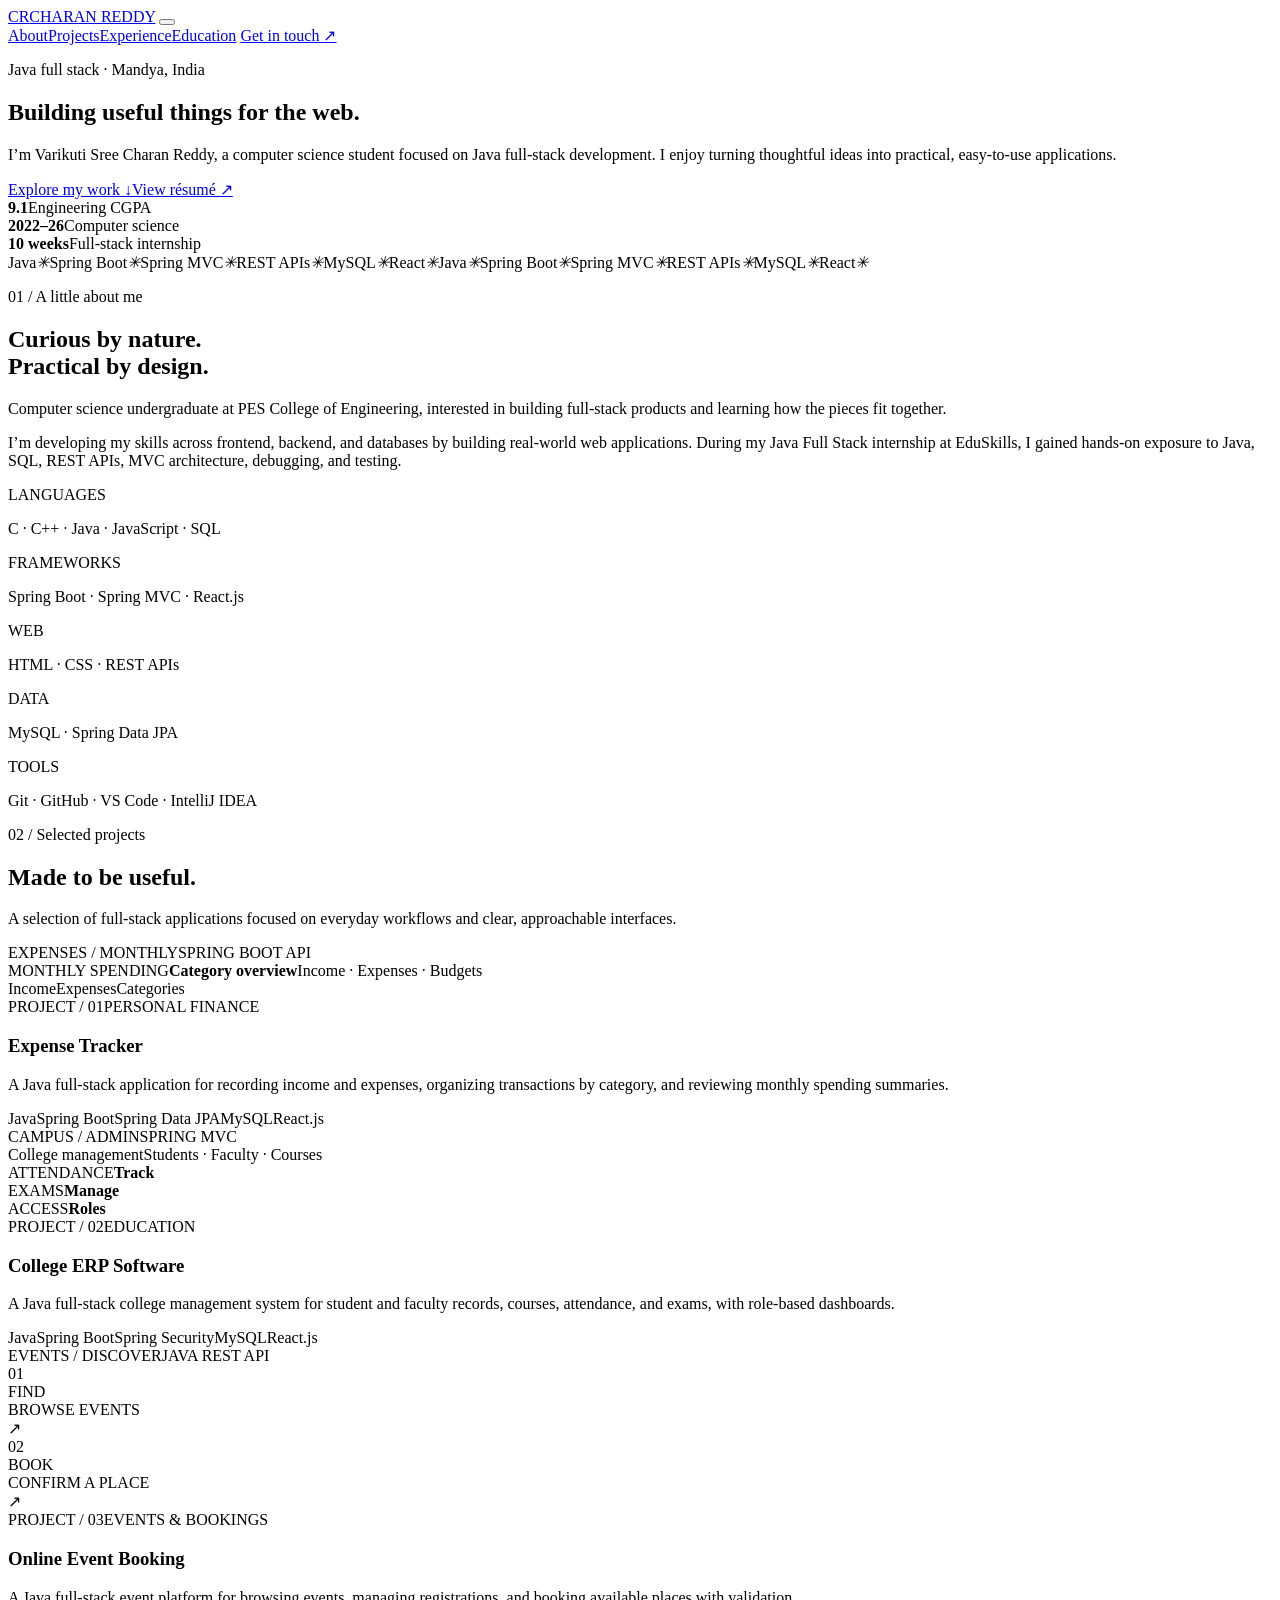
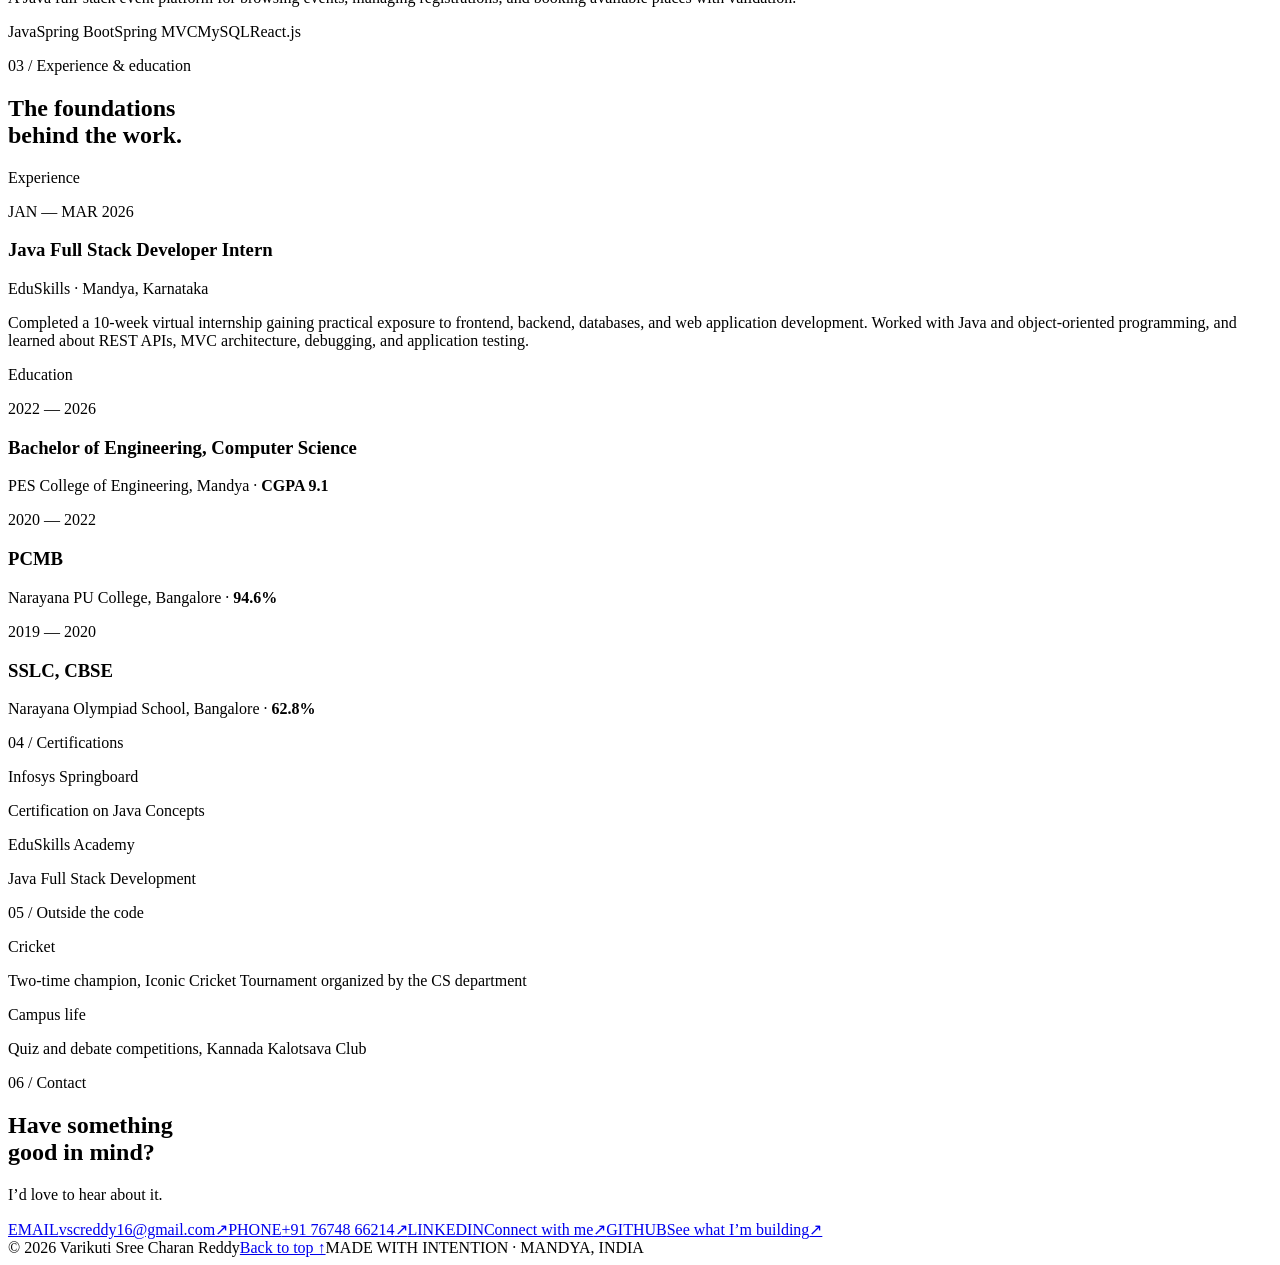
==== index.html @ 0f2a627c "Rename index1.html to index.html" ====
<!DOCTYPE html>
<html lang="en">
<head>
    <meta charset="UTF-8">
    <meta name="viewport" content="width=device-width, initial-scale=1.0">
    <meta name="theme-color" content="#08090a">
    <meta name="description" content="Portfolio of Varikuti Sree Charan Reddy, computer science student and full-stack web developer.">
    <title>Varikuti Sree Charan Reddy | Portfolio</title>
    <link rel="preconnect" href="https://fonts.googleapis.com">
    <link rel="preconnect" href="https://fonts.gstatic.com" crossorigin>
    <link href="https://fonts.googleapis.com/css2?family=DM+Mono:wght@400;500&family=Inter:wght@400;500;600&display=swap" rel="stylesheet">
    <link rel="stylesheet" href="assets/portfolio.css">
    <script src="assets/portfolio.js" defer></script>
</head>
<body>
    <header class="site-header">
        <nav class="nav shell" aria-label="Main navigation">
            <a class="brand" href="#home" aria-label="Charan Reddy, home"><span class="brand-mark" aria-hidden="true">CR</span><span>CHARAN REDDY</span></a>
            <button class="menu-toggle" type="button" aria-label="Open navigation" aria-expanded="false" aria-controls="nav-links"><span></span><span></span></button>
            <div class="nav-links" id="nav-links">
                <a href="#about">About</a><a href="#projects">Projects</a><a href="#experience">Experience</a><a href="#education">Education</a>
                <a class="nav-contact" href="#contact">Get in touch <span aria-hidden="true">↗</span></a>
            </div>
        </nav>
    </header>

    <main>
        <section class="hero shell" id="home">
            <div class="hero-copy">
            <p class="eyebrow"><span class="status-dot" aria-hidden="true"></span> Java full stack · Mandya, India</p>
            <h1>Building useful things for the <span>web.</span></h1>
            <p class="hero-intro">I’m Varikuti Sree Charan Reddy, a computer science student focused on Java full-stack development. I enjoy turning thoughtful ideas into practical, easy-to-use applications.</p>
                <div class="hero-actions"><a class="button button-primary" href="#projects">Explore my work <span aria-hidden="true">↓</span></a><a class="button button-quiet" href="Charan-Reddy-Resume.pdf" target="_blank" rel="noopener">View résumé <span aria-hidden="true">↗</span></a></div>
                <div class="hero-facts" aria-label="At a glance">
                    <div><strong>9.1</strong><span>Engineering CGPA</span></div><div><strong>2022–26</strong><span>Computer science</span></div><div><strong>10 weeks</strong><span>Full-stack internship</span></div>
                </div>
            </div>
        </section>

        <div class="ticker" aria-label="Java, Spring Boot, Spring MVC, REST APIs, MySQL, and React"><div class="ticker-track" aria-hidden="true"><span>Java</span><i>✳</i><span>Spring Boot</span><i>✳</i><span>Spring MVC</span><i>✳</i><span>REST APIs</span><i>✳</i><span>MySQL</span><i>✳</i><span>React</span><i>✳</i><span>Java</span><i>✳</i><span>Spring Boot</span><i>✳</i><span>Spring MVC</span><i>✳</i><span>REST APIs</span><i>✳</i><span>MySQL</span><i>✳</i><span>React</span><i>✳</i></div></div>

        <section class="section shell" id="about">
            <div class="section-heading"><div><p class="section-label mono">01 / A little about me</p><h2>Curious by nature.<br><span>Practical by design.</span></h2></div><p class="section-aside">Computer science undergraduate at PES College of Engineering, interested in building full-stack products and learning how the pieces fit together.</p></div>
            <div class="about-layout">
                <p class="about-copy">I’m developing my skills across frontend, backend, and databases by building real-world web applications. During my Java Full Stack internship at EduSkills, I gained hands-on exposure to Java, SQL, REST APIs, MVC architecture, debugging, and testing.</p>
                <div class="skill-list" aria-label="Technical skills">
                    <div class="skill-row"><span class="mono">LANGUAGES</span><p>C · C++ · Java · JavaScript · SQL</p></div>
                    <div class="skill-row"><span class="mono">FRAMEWORKS</span><p>Spring Boot · Spring MVC · React.js</p></div>
                    <div class="skill-row"><span class="mono">WEB</span><p>HTML · CSS · REST APIs</p></div>
                    <div class="skill-row"><span class="mono">DATA</span><p>MySQL · Spring Data JPA</p></div>
                    <div class="skill-row"><span class="mono">TOOLS</span><p>Git · GitHub · VS Code · IntelliJ IDEA</p></div>
                </div>
            </div>
        </section>

        <section class="section shell" id="projects">
            <div class="section-heading"><div><p class="section-label mono">02 / Selected projects</p><h2>Made to be <span>useful.</span></h2></div><p class="section-aside">A selection of full-stack applications focused on everyday workflows and clear, approachable interfaces.</p></div>
            <div class="project-list">
                <article class="project">
                    <div class="project-art art-expense" aria-hidden="true"><div class="mock-top mono"><span>EXPENSES / MONTHLY</span><span>SPRING BOOT API</span></div><div class="mock-total"><span class="mono">MONTHLY SPENDING</span><strong>Category overview</strong><span class="mock-change">Income · Expenses · Budgets</span></div><div class="chart" aria-hidden="true"><i></i><i></i><i></i><i></i><i></i><i></i><i></i><i></i><i></i><i></i><i></i><i></i></div><div class="mock-legend"><span>Income</span><span>Expenses</span><span>Categories</span></div></div>
                    <div class="project-info"><div class="project-meta mono"><span>PROJECT / 01</span><span>PERSONAL FINANCE</span></div><h3>Expense Tracker</h3><p>A Java full-stack application for recording income and expenses, organizing transactions by category, and reviewing monthly spending summaries.</p><div class="tags"><span>Java</span><span>Spring Boot</span><span>Spring Data JPA</span><span>MySQL</span><span>React.js</span></div></div>
                </article>
                <article class="project">
                    <div class="project-art art-campus" aria-hidden="true"><div class="mock-top mono"><span>CAMPUS / ADMIN</span><span>SPRING MVC</span></div><div class="campus-title">College management<span>Students · Faculty · Courses</span></div><div class="campus-stats"><div><span class="mono">ATTENDANCE</span><strong>Track</strong></div><div><span class="mono">EXAMS</span><strong>Manage</strong></div><div><span class="mono">ACCESS</span><strong>Roles</strong></div></div><div class="campus-bars"><i></i><i></i><i></i><i></i><i></i><i></i><i></i><i></i><i></i><i></i><i></i><i></i><i></i><i></i></div></div>
                    <div class="project-info"><div class="project-meta mono"><span>PROJECT / 02</span><span>EDUCATION</span></div><h3>College ERP Software</h3><p>A Java full-stack college management system for student and faculty records, courses, attendance, and exams, with role-based dashboards.</p><div class="tags"><span>Java</span><span>Spring Boot</span><span>Spring Security</span><span>MySQL</span><span>React.js</span></div></div>
                </article>
                <article class="project">
                    <div class="project-art art-events" aria-hidden="true"><div class="mock-top mono"><span>EVENTS / DISCOVER</span><span>JAVA REST API</span></div><div class="event-feature"><div class="event-date mono">01<br><span>FIND</span></div><div class="event-lines"><i></i><i></i><i></i><span class="mono">BROWSE EVENTS</span></div><span class="event-arrow">↗</span></div><div class="event-feature event-secondary"><div class="event-date mono">02<br><span>BOOK</span></div><div class="event-lines"><i></i><i></i><i></i><span class="mono">CONFIRM A PLACE</span></div><span class="event-arrow">↗</span></div></div>
                    <div class="project-info"><div class="project-meta mono"><span>PROJECT / 03</span><span>EVENTS &amp; BOOKINGS</span></div><h3>Online Event Booking</h3><p>A Java full-stack event platform for browsing events, managing registrations, and booking available places with validation.</p><div class="tags"><span>Java</span><span>Spring Boot</span><span>Spring MVC</span><span>MySQL</span><span>React.js</span></div></div>
                </article>
            </div>
        </section>

        <section class="section shell history" id="experience">
            <div class="section-heading"><div><p class="section-label mono">03 / Experience &amp; education</p><h2>The foundations<br>behind the <span>work.</span></h2></div></div>
            <div class="history-columns">
                <div class="history-group"><p class="section-label mono">Experience</p><article class="timeline-item"><time class="mono" datetime="2026-01">JAN — MAR 2026</time><div><h3>Java Full Stack Developer Intern</h3><p class="timeline-place">EduSkills <span>·</span> Mandya, Karnataka</p><p>Completed a 10-week virtual internship gaining practical exposure to frontend, backend, databases, and web application development. Worked with Java and object-oriented programming, and learned about REST APIs, MVC architecture, debugging, and application testing.</p></div></article></div>
                <div class="history-group" id="education"><p class="section-label mono">Education</p><article class="timeline-item"><time class="mono">2022 — 2026</time><div><h3>Bachelor of Engineering, Computer Science</h3><p class="timeline-place">PES College of Engineering, Mandya <span>·</span> <strong>CGPA 9.1</strong></p></div></article><article class="timeline-item"><time class="mono">2020 — 2022</time><div><h3>PCMB</h3><p class="timeline-place">Narayana PU College, Bangalore <span>·</span> <strong>94.6%</strong></p></div></article><article class="timeline-item"><time class="mono">2019 — 2020</time><div><h3>SSLC, CBSE</h3><p class="timeline-place">Narayana Olympiad School, Bangalore <span>·</span> <strong>62.8%</strong></p></div></article></div>
            </div>
        </section>

        <section class="section shell extras">
            <div class="extra-block"><p class="section-label mono">04 / Certifications</p><div class="extra-row"><span>Infosys Springboard</span><p>Certification on Java Concepts</p></div><div class="extra-row"><span>EduSkills Academy</span><p>Java Full Stack Development</p></div></div>
            <div class="extra-block"><p class="section-label mono">05 / Outside the code</p><div class="extra-row"><span>Cricket</span><p>Two-time champion, Iconic Cricket Tournament organized by the CS department</p></div><div class="extra-row"><span>Campus life</span><p>Quiz and debate competitions, Kannada Kalotsava Club</p></div></div>
        </section>

        <section class="contact shell" id="contact"><div><p class="section-label mono">06 / Contact</p><h2>Have something<br>good in <span>mind?</span></h2><p class="contact-intro">I’d love to hear about it.</p></div><div class="contact-details"><a href="mailto:vscreddy16@gmail.com"><span class="contact-label mono">EMAIL</span><span>vscreddy16@gmail.com</span><span class="contact-arrow" aria-hidden="true">↗</span></a><a href="tel:+917674866214"><span class="contact-label mono">PHONE</span><span>+91 76748 66214</span><span class="contact-arrow" aria-hidden="true">↗</span></a><a href="https://www.linkedin.com/in/charan-reddy-2b8821266/" target="_blank" rel="noopener noreferrer"><span class="contact-label mono">LINKEDIN</span><span>Connect with me</span><span class="contact-arrow" aria-hidden="true">↗</span></a><a href="https://github.com/varikutisreecharan" target="_blank" rel="noopener noreferrer"><span class="contact-label mono">GITHUB</span><span>See what I’m building</span><span class="contact-arrow" aria-hidden="true">↗</span></a></div></section>
    </main>
    <footer class="footer shell"><span>© <span id="year">2026</span> Varikuti Sree Charan Reddy</span><a href="#home">Back to top ↑</a><span class="mono">MADE WITH INTENTION · MANDYA, INDIA</span></footer>
</body>
</html>
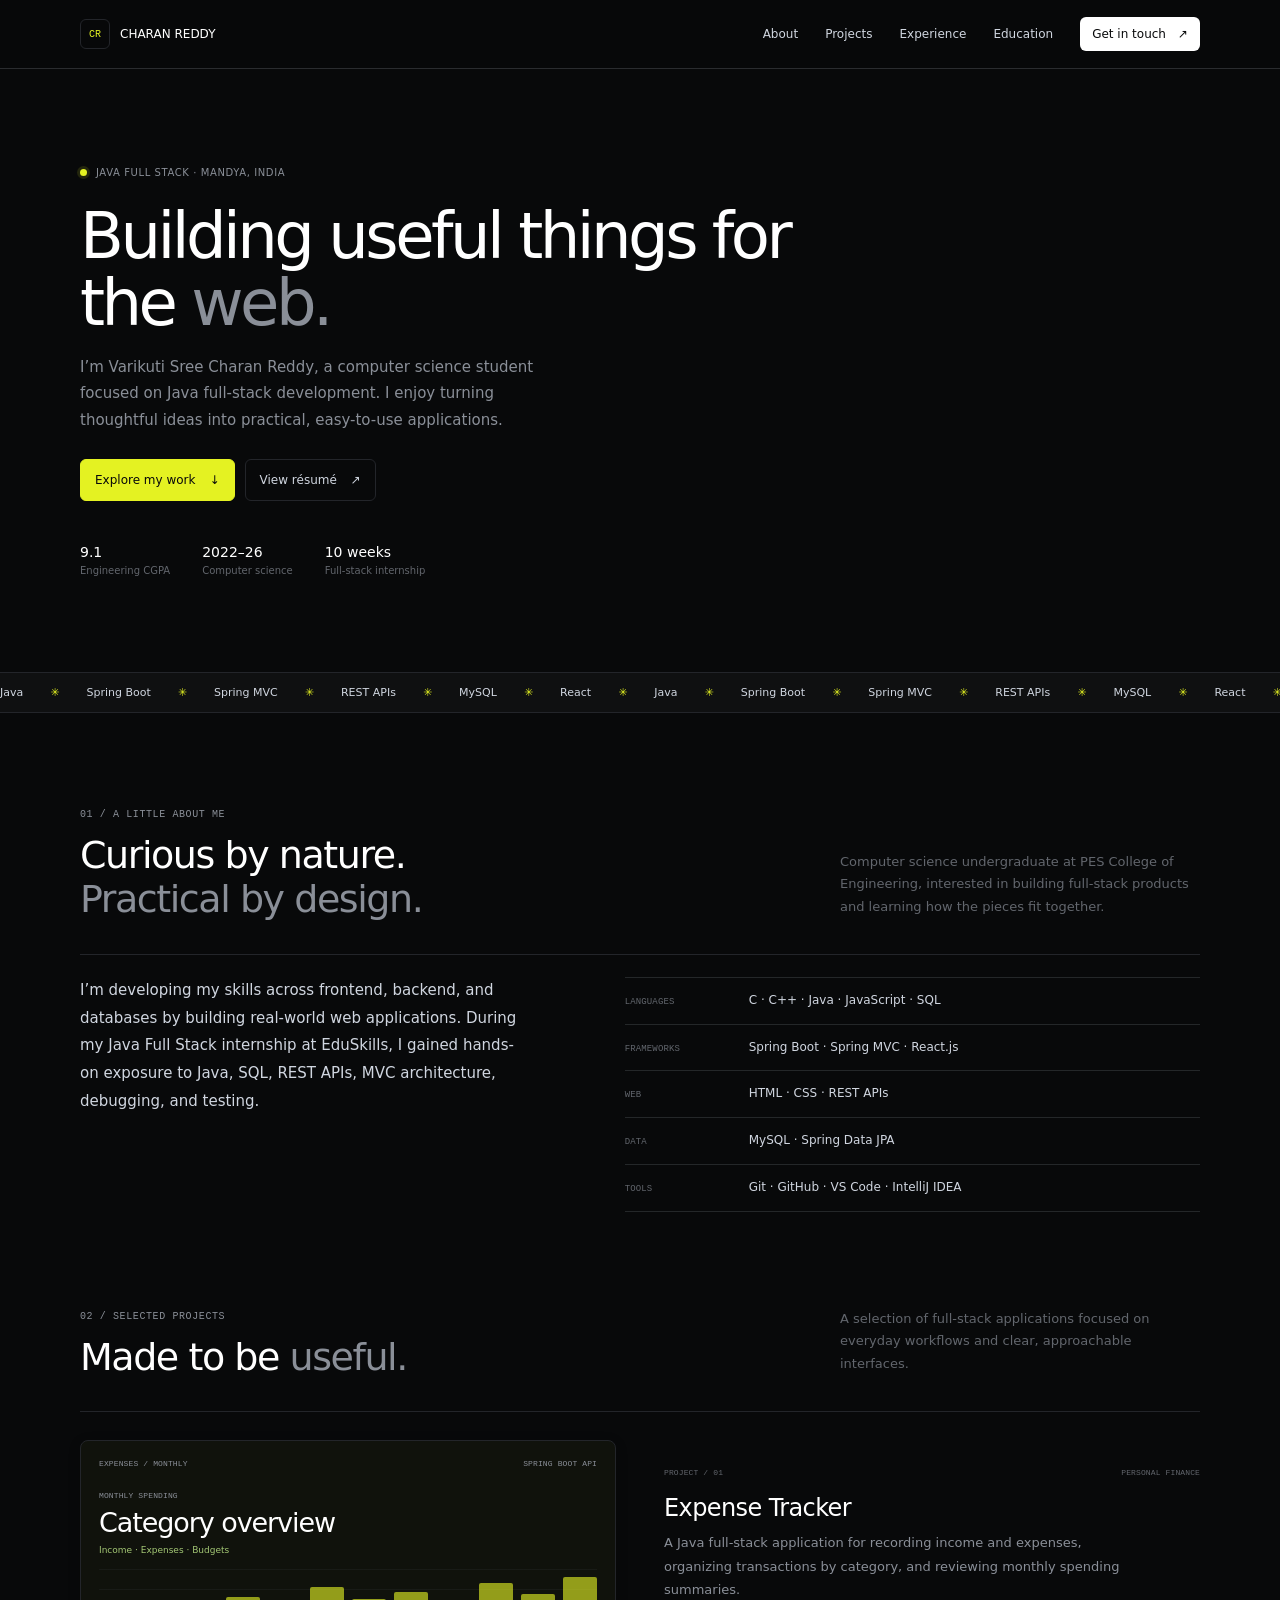
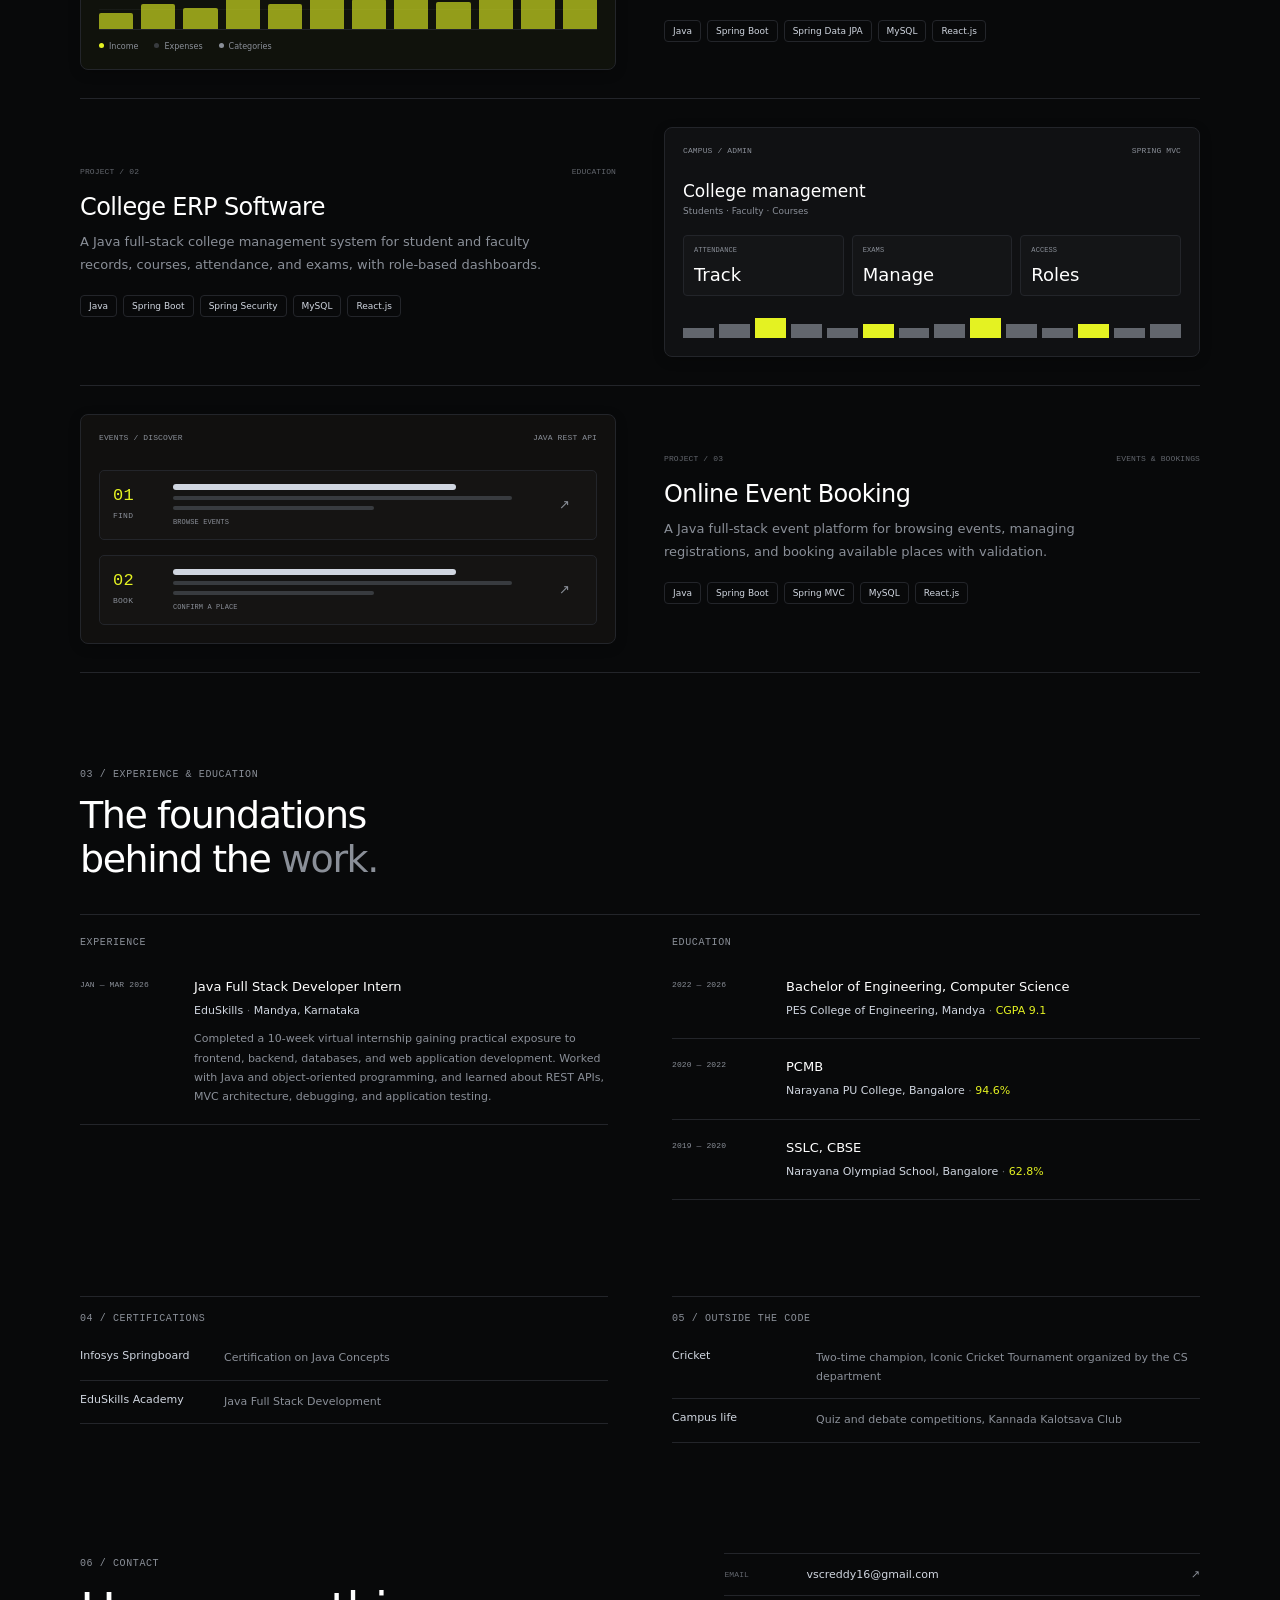
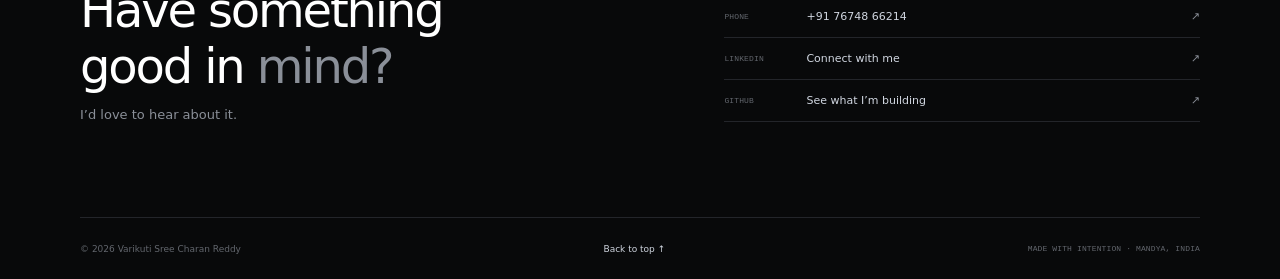
==== commit 4b70c409: "Add files via upload" ====
--- a/index.html
+++ b/index.html
@@ -9,8 +9,8 @@
     <link rel="preconnect" href="https://fonts.googleapis.com">
     <link rel="preconnect" href="https://fonts.gstatic.com" crossorigin>
     <link href="https://fonts.googleapis.com/css2?family=DM+Mono:wght@400;500&family=Inter:wght@400;500;600&display=swap" rel="stylesheet">
-    <link rel="stylesheet" href="assets/portfolio.css">
-    <script src="assets/portfolio.js" defer></script>
+    <link rel="stylesheet" href="index.css">
+    <script src="index.js" defer></script>
 </head>
 <body>
     <header class="site-header">
@@ -88,4 +88,4 @@
     </main>
     <footer class="footer shell"><span>© <span id="year">2026</span> Varikuti Sree Charan Reddy</span><a href="#home">Back to top ↑</a><span class="mono">MADE WITH INTENTION · MANDYA, INDIA</span></footer>
 </body>
-</html>
+</html>
--- a/index.css
+++ b/index.css
@@ -0,0 +1,213 @@
+:root {
+    color-scheme: dark;
+    --void: #08090a;
+    --carbon: #0f1011;
+    --obsidian: #161718;
+    --graphite: #23252a;
+    --smoke: #383b3f;
+    --ash: #62666d;
+    --fog: #8a8f98;
+    --mist: #d0d6e0;
+    --paper: #ffffff;
+    --lime: #e4f222;
+    --green: #27a644;
+    --sans: "Inter", ui-sans-serif, system-ui, -apple-system, BlinkMacSystemFont, "Segoe UI", sans-serif;
+    --mono: "DM Mono", ui-monospace, SFMono-Regular, Consolas, monospace;
+    --page: 1120px;
+}
+
+*, *::before, *::after { box-sizing: border-box; }
+html { scroll-behavior: smooth; scroll-padding-top: 84px; }
+body { margin: 0; background: var(--void); color: var(--paper); font-family: var(--sans); font-size: 15px; font-weight: 400; -webkit-font-smoothing: antialiased; }
+body, button, a { -webkit-tap-highlight-color: transparent; }
+a { color: inherit; text-decoration: none; }
+button { color: inherit; font: inherit; }
+::selection { color: var(--void); background: var(--lime); }
+.shell { width: min(var(--page), calc(100% - 64px)); margin-inline: auto; }
+.mono { font-family: var(--mono); font-weight: 400; letter-spacing: .015em; }
+.site-header { position: sticky; z-index: 10; top: 0; border-bottom: 1px solid rgba(56, 59, 63, .72); background: rgba(8, 9, 10, .93); backdrop-filter: blur(14px); }
+.nav { display: flex; min-height: 68px; align-items: center; justify-content: space-between; gap: 24px; }
+.brand { display: inline-flex; min-width: 185px; align-items: center; gap: 10px; color: var(--paper); font-size: 12px; font-weight: 500; }
+.brand-mark { display: grid; width: 30px; height: 30px; place-items: center; border: 1px solid var(--graphite); border-radius: 6px; color: var(--lime); font-family: var(--mono); font-size: 10px; }
+.nav-links { display: flex; align-items: center; gap: 27px; }
+.nav-links > a { color: var(--mist); font-size: 12px; transition: color .18s ease; }
+.nav-links > a:hover, .nav-links > a:focus-visible, .footer a:hover { color: var(--lime); }
+.nav-links .nav-contact { display: inline-flex; min-height: 34px; align-items: center; gap: 12px; padding: 0 12px; border-radius: 6px; background: var(--paper); color: var(--void); font-weight: 500; }
+.nav-links .nav-contact:hover, .nav-links .nav-contact:focus-visible { background: var(--lime); color: var(--void); }
+.menu-toggle { display: none; }
+
+.hero { display: flex; min-height: 520px; align-items: center; padding-block: 64px 72px; }
+.hero-copy { max-width: 780px; padding-block: 24px; }
+.eyebrow, .section-label { color: var(--fog); font-size: 10px; letter-spacing: .06em; text-transform: uppercase; }
+.eyebrow { display: flex; align-items: center; gap: 9px; }
+.status-dot { width: 7px; height: 7px; border-radius: 50%; background: var(--lime); box-shadow: 0 0 0 3px rgba(228, 242, 34, .12); }
+h1 { max-width: 760px; margin: 25px 0 18px; font-size: 64px; font-weight: 500; letter-spacing: -.055em; line-height: 1.04; }
+h1 span, h2 span { color: var(--fog); }
+.hero-intro { max-width: 495px; margin: 0; color: var(--fog); font-size: 15px; line-height: 1.75; }
+.hero-actions { display: flex; flex-wrap: wrap; gap: 10px; margin-top: 26px; }
+.button { display: inline-flex; min-height: 42px; align-items: center; justify-content: center; gap: 14px; padding: 0 14px; border: 1px solid var(--graphite); border-radius: 6px; color: var(--mist); font-size: 12px; transition: background .18s ease, border-color .18s ease, color .18s ease, transform .18s ease; }
+.button:hover { transform: translateY(-2px); border-color: var(--fog); }
+.button-primary { border-color: var(--lime); background: var(--lime); color: var(--void); font-weight: 500; }
+.button-primary:hover { border-color: #eff96c; background: #eff96c; }
+.button-quiet:hover { color: var(--paper); }
+.hero-facts { display: flex; flex-wrap: wrap; gap: 22px 32px; margin-top: 43px; }
+.hero-facts div { display: grid; gap: 5px; }
+.hero-facts strong { font-size: 14px; font-weight: 500; }
+.hero-facts span { color: var(--ash); font-size: 10px; }
+.ticker { overflow: hidden; border-block: 1px solid var(--graphite); background: var(--carbon); }
+.ticker-track { display: flex; width: max-content; align-items: center; gap: 27px; padding: 13px 0; animation: marquee 34s linear infinite; }
+.ticker-track span { color: var(--mist); font-size: 11px; }
+.ticker-track i { color: var(--lime); font-size: 11px; font-style: normal; }
+@keyframes marquee { to { transform: translateX(-50%); } }
+
+.section { padding-top: 96px; }
+.section-heading { display: flex; align-items: end; justify-content: space-between; gap: 35px; margin-bottom: 32px; }
+.section-label { margin: 0 0 13px; color: var(--fog); }
+h2 { margin: 0; font-size: 38px; font-weight: 400; letter-spacing: -.038em; line-height: 1.17; }
+.section-aside { max-width: 360px; margin: 0 0 3px; color: var(--ash); font-size: 13px; line-height: 1.75; }
+.about-layout { display: grid; grid-template-columns: .9fr 1.1fr; gap: 74px; padding-top: 22px; border-top: 1px solid var(--graphite); }
+.about-copy { max-width: 450px; margin: 0; color: var(--mist); font-size: 15px; line-height: 1.85; }
+.skill-list { border-top: 1px solid rgba(56, 59, 63, .6); }
+.skill-row { display: grid; grid-template-columns: 112px 1fr; align-items: baseline; gap: 12px; padding: 13px 0; border-bottom: 1px solid rgba(56, 59, 63, .6); }
+.skill-row > span { color: var(--ash); font-size: 9px; }
+.skill-row p { margin: 0; color: var(--mist); font-size: 12px; line-height: 1.65; }
+
+.project-list { border-top: 1px solid var(--graphite); }
+.project { display: grid; grid-template-columns: 1fr 1fr; align-items: center; gap: 48px; padding: 28px 0; border-bottom: 1px solid var(--graphite); }
+.project-art { position: relative; display: flex; min-height: 230px; flex-direction: column; justify-content: space-between; padding: 18px; overflow: hidden; border: 1px solid var(--graphite); border-radius: 8px; background: var(--carbon); box-shadow: 0 3px 12px rgba(0, 0, 0, .22); }
+@media (hover: hover) and (prefers-reduced-motion: no-preference) {
+    .project-art { transition: transform .22s ease, border-color .22s ease, box-shadow .22s ease; }
+    .project-art:hover { z-index: 1; transform: scale(1.035); border-color: rgba(160, 186, 255, .62); box-shadow: 0 3px 12px rgba(0, 0, 0, .22), 0 0 0 1px rgba(160, 186, 255, .16); }
+}
+.project:nth-child(even) .project-art { order: 2; }
+.art-expense { background: #10120c; }
+.art-campus { background: #101113; }
+.art-events { background: #11100f; }
+.mock-top, .project-meta { display: flex; justify-content: space-between; gap: 12px; color: var(--fog); font-size: 8px; }
+.mock-total { display: grid; gap: 7px; margin-top: 22px; }
+.mock-total > span:first-child { color: var(--fog); font-size: 8px; }
+.mock-total strong { font-size: 27px; font-weight: 400; letter-spacing: -.04em; }
+.mock-change { color: #a4c875; font-size: 9px; }
+.chart { display: flex; height: 61px; align-items: end; gap: 8px; margin-top: 14px; border-bottom: 1px solid var(--graphite); background-image: linear-gradient(rgba(56, 59, 63, .22) 1px, transparent 1px); background-size: 100% 20px; }
+.chart i { flex: 1; border-radius: 2px 2px 0 0; background: rgba(228, 242, 34, .62); }
+.chart i:nth-child(1) { height: 28%; }.chart i:nth-child(2) { height: 43%; }.chart i:nth-child(3) { height: 35%; }.chart i:nth-child(4) { height: 54%; }.chart i:nth-child(5) { height: 42%; }.chart i:nth-child(6) { height: 70%; }.chart i:nth-child(7) { height: 51%; }.chart i:nth-child(8) { height: 62%; }.chart i:nth-child(9) { height: 46%; }.chart i:nth-child(10) { height: 78%; }.chart i:nth-child(11) { height: 59%; }.chart i:nth-child(12) { height: 88%; }
+.mock-legend { display: flex; gap: 16px; padding-top: 11px; color: var(--fog); font-size: 8px; }
+.mock-legend span::before { display: inline-block; width: 5px; height: 5px; margin-right: 5px; border-radius: 50%; background: var(--lime); content: ""; vertical-align: 1px; }
+.mock-legend span:nth-child(2)::before { background: var(--smoke); }
+.mock-legend span:nth-child(3)::before { background: #8a8f98; }
+.campus-title { display: grid; gap: 5px; margin-top: 21px; color: var(--paper); font-size: 17px; }
+.campus-title span { color: var(--fog); font-size: 9px; }
+.campus-stats { display: grid; grid-template-columns: repeat(3, 1fr); gap: 8px; margin-top: 15px; }
+.campus-stats div { display: grid; gap: 10px; padding: 10px; border: 1px solid var(--graphite); border-radius: 4px; background: rgba(255, 255, 255, .015); }
+.campus-stats span { color: var(--fog); font-size: 7px; }
+.campus-stats strong { font-size: 18px; font-weight: 400; }
+.campus-bars { display: flex; height: 24px; align-items: end; gap: 5px; margin-top: 13px; }
+.campus-bars i { flex: 1; height: 40%; background: #62666d; }
+.campus-bars i:nth-child(3n) { height: 82%; background: var(--lime); }.campus-bars i:nth-child(2n) { height: 60%; }
+.event-feature { display: grid; grid-template-columns: 47px 1fr 24px; align-items: center; gap: 13px; margin-top: 23px; padding: 13px; border: 1px solid var(--graphite); border-radius: 5px; background: rgba(255, 255, 255, .015); }
+.event-secondary { margin-top: 10px; }
+.event-date { color: var(--lime); font-size: 17px; line-height: 1.05; }
+.event-date span { color: var(--fog); font-size: 8px; }
+.event-lines { display: grid; gap: 6px; }
+.event-lines i { height: 4px; border-radius: 3px; background: var(--smoke); }
+.event-lines i:first-child { width: 76%; height: 6px; background: var(--mist); }
+.event-lines i:nth-child(2) { width: 91%; }.event-lines i:nth-child(3) { width: 54%; }
+.event-lines span { margin-top: 2px; color: var(--fog); font-size: 7px; }
+.event-arrow { color: var(--fog); font-size: 13px; }
+.project-info { padding-block: 7px; }
+.project-meta { color: var(--ash); }
+.project-info h3 { margin: 17px 0 9px; font-size: 24px; font-weight: 400; letter-spacing: -.025em; }
+.project-info > p { max-width: 475px; margin: 0; color: var(--fog); font-size: 13px; line-height: 1.8; }
+.tags { display: flex; flex-wrap: wrap; gap: 6px; margin-top: 18px; }
+.tags span { padding: 5px 8px; border: 1px solid var(--graphite); border-radius: 4px; color: var(--mist); font-size: 9px; }
+
+.history { padding-bottom: 0; }
+.history-columns { display: grid; grid-template-columns: 1fr 1fr; gap: 64px; padding-top: 22px; border-top: 1px solid var(--graphite); }
+.history-group > .section-label { margin-bottom: 11px; }
+.timeline-item { display: grid; grid-template-columns: 100px 1fr; gap: 14px; padding: 18px 0; border-bottom: 1px solid var(--graphite); }
+.timeline-item > time { padding-top: 3px; color: var(--fog); font-size: 8px; }
+.timeline-item h3 { margin: 0; color: var(--paper); font-size: 13px; font-weight: 500; line-height: 1.55; }
+.timeline-item p { margin: 9px 0 0; color: var(--fog); font-size: 11px; line-height: 1.75; }
+.timeline-item .timeline-place { margin-top: 4px; color: var(--mist); }
+.timeline-place span { color: var(--ash); }
+.timeline-place strong { color: var(--lime); font-weight: 400; }
+.extras { display: grid; grid-template-columns: 1fr 1fr; gap: 64px; }
+.extra-block { border-top: 1px solid var(--graphite); }
+.extra-block > .section-label { padding-top: 16px; }
+.extra-row { display: grid; grid-template-columns: 130px 1fr; gap: 14px; padding: 12px 0; border-bottom: 1px solid var(--graphite); }
+.extra-row > span { color: var(--mist); font-size: 11px; }
+.extra-row p { margin: 0; color: var(--fog); font-size: 11px; line-height: 1.7; }
+
+.contact { display: grid; grid-template-columns: 1fr .8fr; align-items: end; gap: 50px; padding-block: 110px 95px; }
+.contact h2 { font-size: 48px; letter-spacing: -.045em; }
+.contact-intro { margin: 13px 0 0; color: var(--fog); font-size: 13px; }
+.contact-details { border-top: 1px solid var(--graphite); }
+.contact-details a { display: grid; grid-template-columns: 72px 1fr 18px; align-items: center; gap: 10px; padding: 14px 0; border-bottom: 1px solid var(--graphite); color: var(--mist); font-size: 11px; }
+.contact-label { color: var(--ash); font-size: 8px; }
+.contact-arrow { color: var(--fog); text-align: right; transition: color .18s ease, transform .18s ease; }
+.contact-details a:hover .contact-arrow { color: var(--lime); transform: translate(2px, -2px); }
+.footer { display: flex; min-height: 62px; align-items: center; justify-content: space-between; gap: 20px; border-top: 1px solid var(--graphite); color: var(--ash); font-size: 9px; }
+.footer a { color: var(--mist); transition: color .18s ease; }
+.footer .mono { font-size: 8px; }
+
+.js .reveal { opacity: 0; transform: translateY(12px); transition: opacity .55s ease, transform .55s ease; }
+.js .reveal.is-visible { opacity: 1; transform: translateY(0); }
+
+@media (max-width: 850px) {
+    .shell { width: calc(100% - 48px); }
+    .hero { min-height: 470px; }
+    h1 { font-size: 52px; }
+    .project { gap: 28px; }
+    .history-columns, .extras { gap: 34px; }
+}
+
+@media (max-width: 620px) {
+    html { scroll-padding-top: 70px; }
+    .shell { width: calc(100% - 36px); }
+    .nav { min-height: 60px; }
+    .brand { min-width: 0; }
+    .menu-toggle { display: grid; width: 38px; height: 38px; align-content: center; justify-items: center; gap: 5px; border: 1px solid var(--graphite); border-radius: 6px; background: transparent; cursor: pointer; }
+    .menu-toggle span { width: 15px; height: 1px; background: var(--mist); transition: transform .18s ease; }
+    .menu-toggle[aria-expanded="true"] span:first-child { transform: translateY(3px) rotate(45deg); }
+    .menu-toggle[aria-expanded="true"] span:last-child { transform: translateY(-3px) rotate(-45deg); }
+    .nav-links { position: absolute; top: 59px; right: 0; left: 0; display: none; align-items: stretch; gap: 0; padding: 7px 18px 15px; border-bottom: 1px solid var(--graphite); background: var(--void); }
+    .nav-links.open { display: flex; flex-direction: column; }
+    .nav-links > a { padding: 12px 0; border-bottom: 1px solid rgba(56, 59, 63, .55); }
+    .nav-links .nav-contact { justify-content: space-between; align-self: flex-start; margin-top: 10px; padding: 9px 12px; border-bottom: 0; }
+    .hero { min-height: auto; padding-block: 55px 48px; }
+    h1 { max-width: 460px; margin-top: 22px; font-size: 48px; }
+    .hero-intro { font-size: 14px; }
+    .hero-facts { gap: 17px 25px; margin-top: 30px; }
+    .hero-facts span { max-width: 112px; line-height: 1.5; }
+    .ticker-track { gap: 20px; }
+    .section { padding-top: 72px; }
+    .section-heading { display: block; margin-bottom: 23px; }
+    h2 { font-size: 32px; }
+    .section-aside { margin-top: 12px; font-size: 12px; }
+    .about-layout, .history-columns, .extras { grid-template-columns: 1fr; gap: 26px; }
+    .about-layout { padding-top: 18px; }
+    .about-copy { font-size: 14px; }
+    .skill-row { grid-template-columns: 88px 1fr; gap: 9px; }
+    .skill-row p { font-size: 11px; }
+    .project { grid-template-columns: 1fr; gap: 15px; padding-block: 19px; }
+    .project:nth-child(even) .project-art { order: initial; }
+    .project-art { min-height: 215px; }
+    .project-info { padding: 3px 0 9px; }
+    .project-info h3 { margin-top: 12px; font-size: 21px; }
+    .project-info > p { font-size: 12px; }
+    .history-columns { padding-top: 18px; }
+    .timeline-item { grid-template-columns: 86px 1fr; gap: 10px; }
+    .timeline-item > time { font-size: 7px; }
+    .extras { gap: 25px; }
+    .extra-row { grid-template-columns: 105px 1fr; gap: 9px; }
+    .contact { grid-template-columns: 1fr; gap: 25px; padding-block: 78px 66px; }
+    .contact h2 { font-size: 40px; }
+    .contact-details a { grid-template-columns: 65px 1fr 18px; }
+    .footer { flex-wrap: wrap; justify-content: flex-start; gap: 8px 18px; padding-block: 16px; }
+    .footer .mono { width: 100%; }
+}
+
+@media (prefers-reduced-motion: reduce) {
+    *, *::before, *::after { scroll-behavior: auto !important; animation-duration: .01ms !important; animation-iteration-count: 1 !important; transition-duration: .01ms !important; }
+    .js .reveal { opacity: 1; transform: none; }
+}
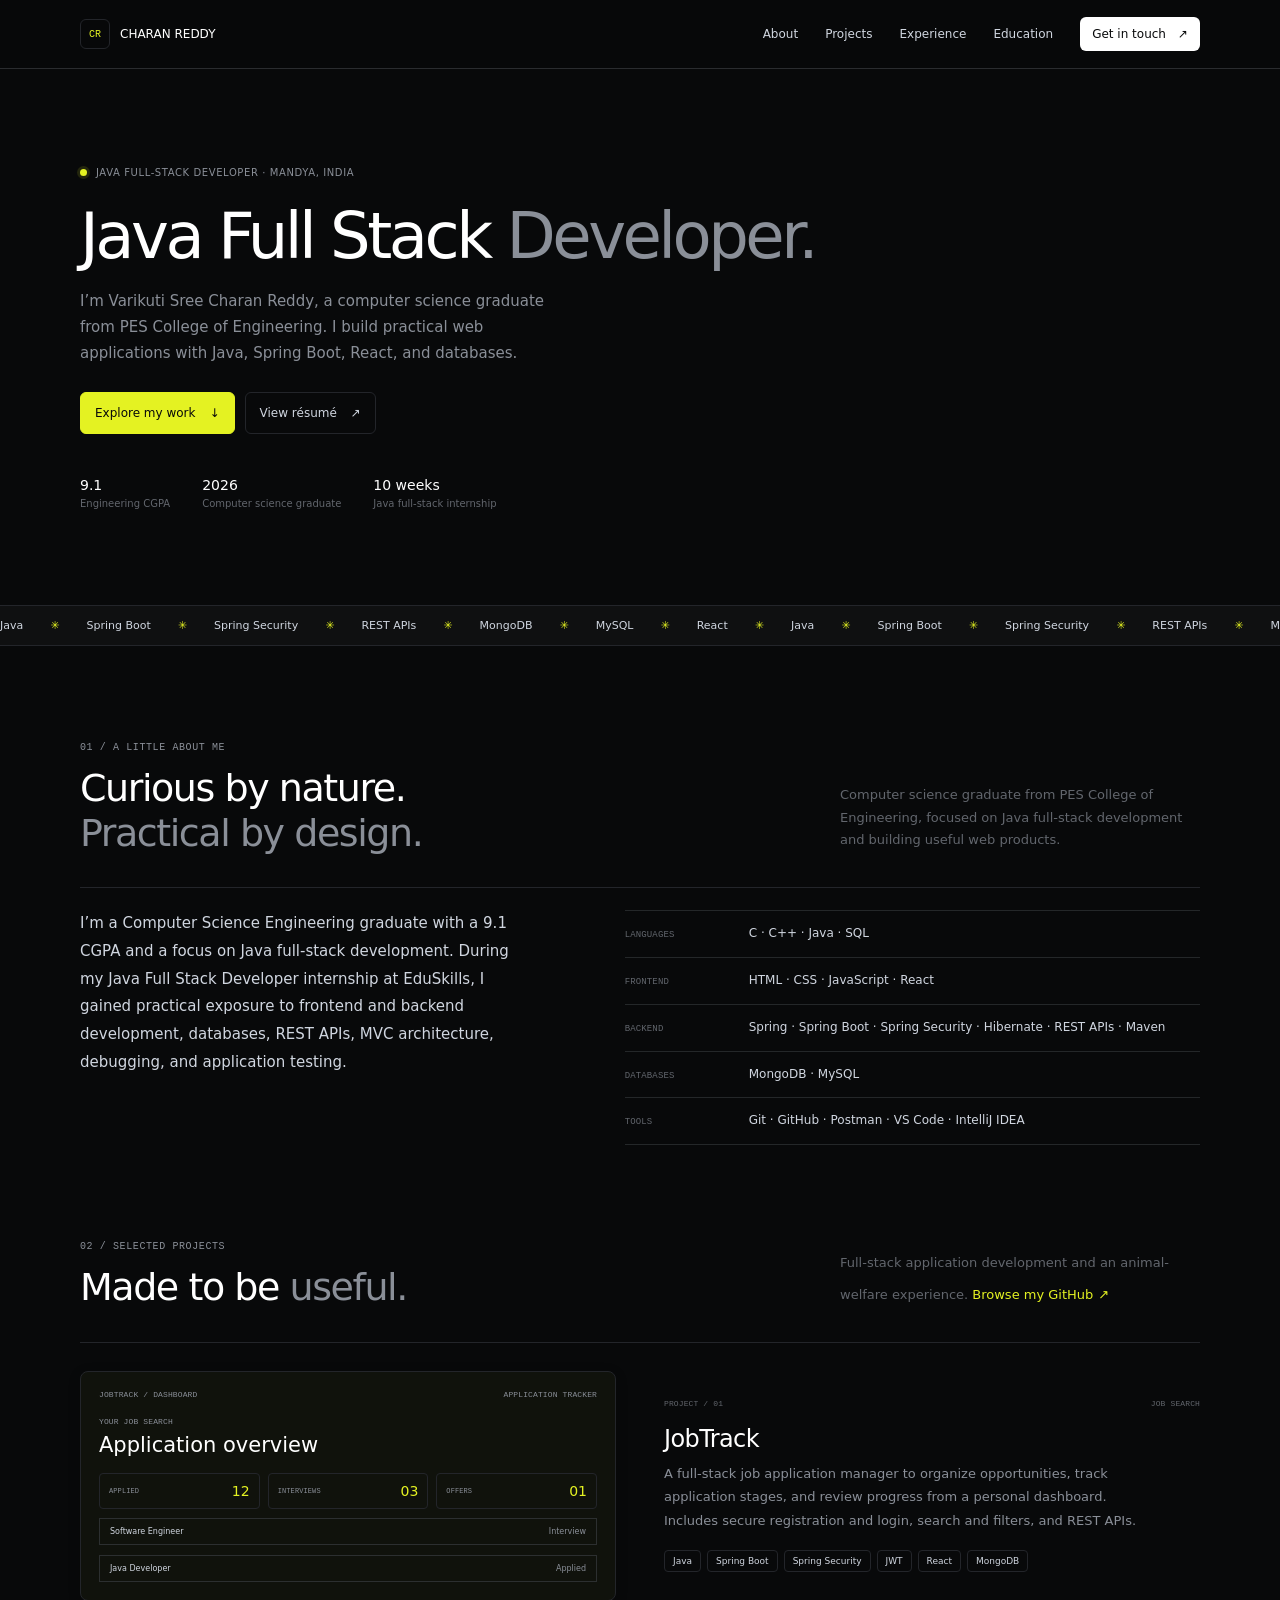
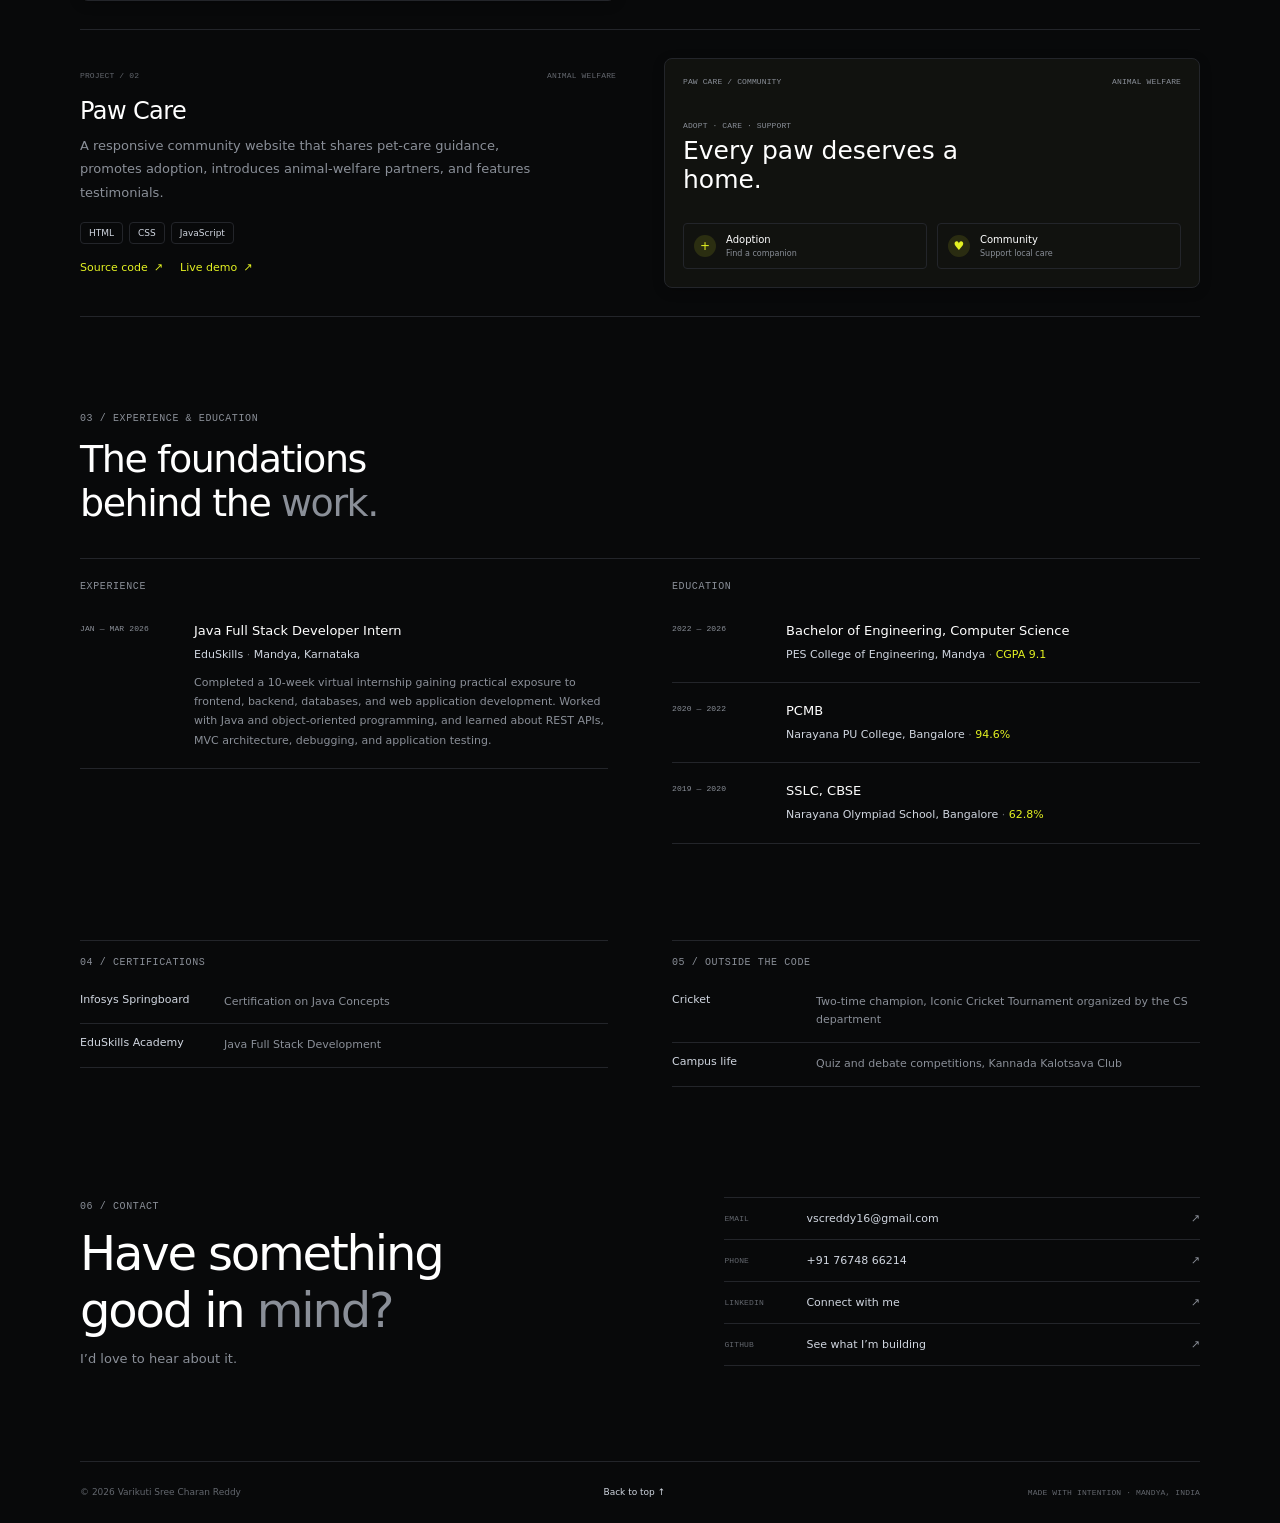
==== commit c1b23f83: "Add files via upload" ====
--- a/index.html
+++ b/index.html
@@ -4,7 +4,7 @@
     <meta charset="UTF-8">
     <meta name="viewport" content="width=device-width, initial-scale=1.0">
     <meta name="theme-color" content="#08090a">
-    <meta name="description" content="Portfolio of Varikuti Sree Charan Reddy, computer science student and full-stack web developer.">
+    <meta name="description" content="Varikuti Sree Charan Reddy is a Java full-stack developer and computer science graduate building practical web applications with Java, Spring Boot, React, and MongoDB.">
     <title>Varikuti Sree Charan Reddy | Portfolio</title>
     <link rel="preconnect" href="https://fonts.googleapis.com">
     <link rel="preconnect" href="https://fonts.gstatic.com" crossorigin>
@@ -27,46 +27,42 @@
     <main>
         <section class="hero shell" id="home">
             <div class="hero-copy">
-            <p class="eyebrow"><span class="status-dot" aria-hidden="true"></span> Java full stack · Mandya, India</p>
-            <h1>Building useful things for the <span>web.</span></h1>
-            <p class="hero-intro">I’m Varikuti Sree Charan Reddy, a computer science student focused on Java full-stack development. I enjoy turning thoughtful ideas into practical, easy-to-use applications.</p>
+            <p class="eyebrow"><span class="status-dot" aria-hidden="true"></span> Java full-stack developer · Mandya, India</p>
+            <h1>Java Full Stack <span>Developer.</span></h1>
+            <p class="hero-intro">I’m Varikuti Sree Charan Reddy, a computer science graduate from PES College of Engineering. I build practical web applications with Java, Spring Boot, React, and databases.</p>
                 <div class="hero-actions"><a class="button button-primary" href="#projects">Explore my work <span aria-hidden="true">↓</span></a><a class="button button-quiet" href="Charan-Reddy-Resume.pdf" target="_blank" rel="noopener">View résumé <span aria-hidden="true">↗</span></a></div>
                 <div class="hero-facts" aria-label="At a glance">
-                    <div><strong>9.1</strong><span>Engineering CGPA</span></div><div><strong>2022–26</strong><span>Computer science</span></div><div><strong>10 weeks</strong><span>Full-stack internship</span></div>
+                    <div><strong>9.1</strong><span>Engineering CGPA</span></div><div><strong>2026</strong><span>Computer science graduate</span></div><div><strong>10 weeks</strong><span>Java full-stack internship</span></div>
                 </div>
             </div>
         </section>
 
-        <div class="ticker" aria-label="Java, Spring Boot, Spring MVC, REST APIs, MySQL, and React"><div class="ticker-track" aria-hidden="true"><span>Java</span><i>✳</i><span>Spring Boot</span><i>✳</i><span>Spring MVC</span><i>✳</i><span>REST APIs</span><i>✳</i><span>MySQL</span><i>✳</i><span>React</span><i>✳</i><span>Java</span><i>✳</i><span>Spring Boot</span><i>✳</i><span>Spring MVC</span><i>✳</i><span>REST APIs</span><i>✳</i><span>MySQL</span><i>✳</i><span>React</span><i>✳</i></div></div>
+        <div class="ticker" aria-label="Java, Spring Boot, Spring Security, REST APIs, MongoDB, MySQL, and React"><div class="ticker-track" aria-hidden="true"><span>Java</span><i>✳</i><span>Spring Boot</span><i>✳</i><span>Spring Security</span><i>✳</i><span>REST APIs</span><i>✳</i><span>MongoDB</span><i>✳</i><span>MySQL</span><i>✳</i><span>React</span><i>✳</i><span>Java</span><i>✳</i><span>Spring Boot</span><i>✳</i><span>Spring Security</span><i>✳</i><span>REST APIs</span><i>✳</i><span>MongoDB</span><i>✳</i><span>MySQL</span><i>✳</i><span>React</span><i>✳</i></div></div>
 
         <section class="section shell" id="about">
-            <div class="section-heading"><div><p class="section-label mono">01 / A little about me</p><h2>Curious by nature.<br><span>Practical by design.</span></h2></div><p class="section-aside">Computer science undergraduate at PES College of Engineering, interested in building full-stack products and learning how the pieces fit together.</p></div>
+            <div class="section-heading"><div><p class="section-label mono">01 / A little about me</p><h2>Curious by nature.<br><span>Practical by design.</span></h2></div><p class="section-aside">Computer science graduate from PES College of Engineering, focused on Java full-stack development and building useful web products.</p></div>
             <div class="about-layout">
-                <p class="about-copy">I’m developing my skills across frontend, backend, and databases by building real-world web applications. During my Java Full Stack internship at EduSkills, I gained hands-on exposure to Java, SQL, REST APIs, MVC architecture, debugging, and testing.</p>
+                <p class="about-copy">I’m a Computer Science Engineering graduate with a 9.1 CGPA and a focus on Java full-stack development. During my Java Full Stack Developer internship at EduSkills, I gained practical exposure to frontend and backend development, databases, REST APIs, MVC architecture, debugging, and application testing.</p>
                 <div class="skill-list" aria-label="Technical skills">
-                    <div class="skill-row"><span class="mono">LANGUAGES</span><p>C · C++ · Java · JavaScript · SQL</p></div>
-                    <div class="skill-row"><span class="mono">FRAMEWORKS</span><p>Spring Boot · Spring MVC · React.js</p></div>
-                    <div class="skill-row"><span class="mono">WEB</span><p>HTML · CSS · REST APIs</p></div>
-                    <div class="skill-row"><span class="mono">DATA</span><p>MySQL · Spring Data JPA</p></div>
-                    <div class="skill-row"><span class="mono">TOOLS</span><p>Git · GitHub · VS Code · IntelliJ IDEA</p></div>
+                    <div class="skill-row"><span class="mono">LANGUAGES</span><p>C · C++ · Java · SQL</p></div>
+                    <div class="skill-row"><span class="mono">FRONTEND</span><p>HTML · CSS · JavaScript · React</p></div>
+                    <div class="skill-row"><span class="mono">BACKEND</span><p>Spring · Spring Boot · Spring Security · Hibernate · REST APIs · Maven</p></div>
+                    <div class="skill-row"><span class="mono">DATABASES</span><p>MongoDB · MySQL</p></div>
+                    <div class="skill-row"><span class="mono">TOOLS</span><p>Git · GitHub · Postman · VS Code · IntelliJ IDEA</p></div>
                 </div>
             </div>
         </section>
 
         <section class="section shell" id="projects">
-            <div class="section-heading"><div><p class="section-label mono">02 / Selected projects</p><h2>Made to be <span>useful.</span></h2></div><p class="section-aside">A selection of full-stack applications focused on everyday workflows and clear, approachable interfaces.</p></div>
+            <div class="section-heading"><div><p class="section-label mono">02 / Selected projects</p><h2>Made to be <span>useful.</span></h2></div><p class="section-aside">Full-stack application development and an animal-welfare experience. <a class="text-link" href="https://github.com/CharanReddy16474" target="_blank" rel="noopener noreferrer">Browse my GitHub <span aria-hidden="true">↗</span></a></p></div>
             <div class="project-list">
                 <article class="project">
-                    <div class="project-art art-expense" aria-hidden="true"><div class="mock-top mono"><span>EXPENSES / MONTHLY</span><span>SPRING BOOT API</span></div><div class="mock-total"><span class="mono">MONTHLY SPENDING</span><strong>Category overview</strong><span class="mock-change">Income · Expenses · Budgets</span></div><div class="chart" aria-hidden="true"><i></i><i></i><i></i><i></i><i></i><i></i><i></i><i></i><i></i><i></i><i></i><i></i></div><div class="mock-legend"><span>Income</span><span>Expenses</span><span>Categories</span></div></div>
-                    <div class="project-info"><div class="project-meta mono"><span>PROJECT / 01</span><span>PERSONAL FINANCE</span></div><h3>Expense Tracker</h3><p>A Java full-stack application for recording income and expenses, organizing transactions by category, and reviewing monthly spending summaries.</p><div class="tags"><span>Java</span><span>Spring Boot</span><span>Spring Data JPA</span><span>MySQL</span><span>React.js</span></div></div>
+                    <div class="project-art art-jobtrack" aria-hidden="true"><div class="mock-top mono"><span>JOBTRACK / DASHBOARD</span><span>APPLICATION TRACKER</span></div><div class="tracker-title"><span class="mono">YOUR JOB SEARCH</span><strong>Application overview</strong></div><div class="tracker-stats"><div><span class="mono">APPLIED</span><strong>12</strong></div><div><span class="mono">INTERVIEWS</span><strong>03</strong></div><div><span class="mono">OFFERS</span><strong>01</strong></div></div><div class="tracker-row"><span>Software Engineer</span><span>Interview</span></div><div class="tracker-row"><span>Java Developer</span><span>Applied</span></div></div>
+                    <div class="project-info"><div class="project-meta mono"><span>PROJECT / 01</span><span>JOB SEARCH</span></div><h3>JobTrack</h3><p>A full-stack job application manager to organize opportunities, track application stages, and review progress from a personal dashboard. Includes secure registration and login, search and filters, and REST APIs.</p><div class="tags"><span>Java</span><span>Spring Boot</span><span>Spring Security</span><span>JWT</span><span>React</span><span>MongoDB</span></div></div>
                 </article>
                 <article class="project">
-                    <div class="project-art art-campus" aria-hidden="true"><div class="mock-top mono"><span>CAMPUS / ADMIN</span><span>SPRING MVC</span></div><div class="campus-title">College management<span>Students · Faculty · Courses</span></div><div class="campus-stats"><div><span class="mono">ATTENDANCE</span><strong>Track</strong></div><div><span class="mono">EXAMS</span><strong>Manage</strong></div><div><span class="mono">ACCESS</span><strong>Roles</strong></div></div><div class="campus-bars"><i></i><i></i><i></i><i></i><i></i><i></i><i></i><i></i><i></i><i></i><i></i><i></i><i></i><i></i></div></div>
-                    <div class="project-info"><div class="project-meta mono"><span>PROJECT / 02</span><span>EDUCATION</span></div><h3>College ERP Software</h3><p>A Java full-stack college management system for student and faculty records, courses, attendance, and exams, with role-based dashboards.</p><div class="tags"><span>Java</span><span>Spring Boot</span><span>Spring Security</span><span>MySQL</span><span>React.js</span></div></div>
-                </article>
-                <article class="project">
-                    <div class="project-art art-events" aria-hidden="true"><div class="mock-top mono"><span>EVENTS / DISCOVER</span><span>JAVA REST API</span></div><div class="event-feature"><div class="event-date mono">01<br><span>FIND</span></div><div class="event-lines"><i></i><i></i><i></i><span class="mono">BROWSE EVENTS</span></div><span class="event-arrow">↗</span></div><div class="event-feature event-secondary"><div class="event-date mono">02<br><span>BOOK</span></div><div class="event-lines"><i></i><i></i><i></i><span class="mono">CONFIRM A PLACE</span></div><span class="event-arrow">↗</span></div></div>
-                    <div class="project-info"><div class="project-meta mono"><span>PROJECT / 03</span><span>EVENTS &amp; BOOKINGS</span></div><h3>Online Event Booking</h3><p>A Java full-stack event platform for browsing events, managing registrations, and booking available places with validation.</p><div class="tags"><span>Java</span><span>Spring Boot</span><span>Spring MVC</span><span>MySQL</span><span>React.js</span></div></div>
+                    <div class="project-art art-pawcare" aria-hidden="true"><div class="mock-top mono"><span>PAW CARE / COMMUNITY</span><span>ANIMAL WELFARE</span></div><div class="pawcare-title"><span class="mono">ADOPT · CARE · SUPPORT</span><strong>Every paw deserves a home.</strong></div><div class="pawcare-cards"><div><span class="paw-icon">+</span><strong>Adoption</strong><span>Find a companion</span></div><div><span class="paw-icon">♥</span><strong>Community</strong><span>Support local care</span></div></div></div>
+                    <div class="project-info"><div class="project-meta mono"><span>PROJECT / 02</span><span>ANIMAL WELFARE</span></div><h3>Paw Care</h3><p>A responsive community website that shares pet-care guidance, promotes adoption, introduces animal-welfare partners, and features testimonials.</p><div class="tags"><span>HTML</span><span>CSS</span><span>JavaScript</span></div><div class="project-links"><a href="https://github.com/CharanReddy16474/Paw-Care" target="_blank" rel="noopener noreferrer">Source code <span aria-hidden="true">↗</span></a><a href="https://charanreddy16474.github.io/Paw-Care/" target="_blank" rel="noopener noreferrer">Live demo <span aria-hidden="true">↗</span></a></div></div>
                 </article>
             </div>
         </section>
@@ -84,7 +80,7 @@
             <div class="extra-block"><p class="section-label mono">05 / Outside the code</p><div class="extra-row"><span>Cricket</span><p>Two-time champion, Iconic Cricket Tournament organized by the CS department</p></div><div class="extra-row"><span>Campus life</span><p>Quiz and debate competitions, Kannada Kalotsava Club</p></div></div>
         </section>
 
-        <section class="contact shell" id="contact"><div><p class="section-label mono">06 / Contact</p><h2>Have something<br>good in <span>mind?</span></h2><p class="contact-intro">I’d love to hear about it.</p></div><div class="contact-details"><a href="mailto:vscreddy16@gmail.com"><span class="contact-label mono">EMAIL</span><span>vscreddy16@gmail.com</span><span class="contact-arrow" aria-hidden="true">↗</span></a><a href="tel:+917674866214"><span class="contact-label mono">PHONE</span><span>+91 76748 66214</span><span class="contact-arrow" aria-hidden="true">↗</span></a><a href="https://www.linkedin.com/in/charan-reddy-2b8821266/" target="_blank" rel="noopener noreferrer"><span class="contact-label mono">LINKEDIN</span><span>Connect with me</span><span class="contact-arrow" aria-hidden="true">↗</span></a><a href="https://github.com/varikutisreecharan" target="_blank" rel="noopener noreferrer"><span class="contact-label mono">GITHUB</span><span>See what I’m building</span><span class="contact-arrow" aria-hidden="true">↗</span></a></div></section>
+        <section class="contact shell" id="contact"><div><p class="section-label mono">06 / Contact</p><h2>Have something<br>good in <span>mind?</span></h2><p class="contact-intro">I’d love to hear about it.</p></div><div class="contact-details"><a href="mailto:vscreddy16@gmail.com"><span class="contact-label mono">EMAIL</span><span>vscreddy16@gmail.com</span><span class="contact-arrow" aria-hidden="true">↗</span></a><a href="tel:+917674866214"><span class="contact-label mono">PHONE</span><span>+91 76748 66214</span><span class="contact-arrow" aria-hidden="true">↗</span></a><a href="https://www.linkedin.com/in/charan-reddy-2b8821266/" target="_blank" rel="noopener noreferrer"><span class="contact-label mono">LINKEDIN</span><span>Connect with me</span><span class="contact-arrow" aria-hidden="true">↗</span></a><a href="https://github.com/CharanReddy16474" target="_blank" rel="noopener noreferrer"><span class="contact-label mono">GITHUB</span><span>See what I’m building</span><span class="contact-arrow" aria-hidden="true">↗</span></a></div></section>
     </main>
     <footer class="footer shell"><span>© <span id="year">2026</span> Varikuti Sree Charan Reddy</span><a href="#home">Back to top ↑</a><span class="mono">MADE WITH INTENTION · MANDYA, INDIA</span></footer>
 </body>
--- a/index.css
+++ b/index.css
@@ -65,6 +65,8 @@
 .section-label { margin: 0 0 13px; color: var(--fog); }
 h2 { margin: 0; font-size: 38px; font-weight: 400; letter-spacing: -.038em; line-height: 1.17; }
 .section-aside { max-width: 360px; margin: 0 0 3px; color: var(--ash); font-size: 13px; line-height: 1.75; }
+.text-link { display: inline-flex; align-items: center; gap: 5px; margin-top: 9px; color: var(--lime); }
+.text-link:hover, .text-link:focus-visible { color: var(--paper); }
 .about-layout { display: grid; grid-template-columns: .9fr 1.1fr; gap: 74px; padding-top: 22px; border-top: 1px solid var(--graphite); }
 .about-copy { max-width: 450px; margin: 0; color: var(--mist); font-size: 15px; line-height: 1.85; }
 .skill-list { border-top: 1px solid rgba(56, 59, 63, .6); }
@@ -83,6 +85,24 @@
 .art-expense { background: #10120c; }
 .art-campus { background: #101113; }
 .art-events { background: #11100f; }
+.art-jobtrack { background: #10120c; }
+.art-pawcare { background: #11120f; }
+.tracker-title, .pawcare-title { display: grid; gap: 7px; margin-top: 16px; }
+.tracker-title > span, .pawcare-title > span { color: var(--fog); font-size: 8px; }
+.tracker-title strong { font-size: 21px; font-weight: 400; }
+.tracker-stats { display: grid; grid-template-columns: repeat(3, 1fr); gap: 8px; margin-top: 13px; }
+.tracker-stats div { display: flex; align-items: center; justify-content: space-between; gap: 6px; padding: 9px; border: 1px solid var(--graphite); border-radius: 4px; }
+.tracker-stats span { color: var(--fog); font-size: 7px; }
+.tracker-stats strong { color: var(--lime); font-size: 14px; font-weight: 400; }
+.tracker-row { display: flex; justify-content: space-between; gap: 10px; margin-top: 7px; padding: 8px 10px; border: 1px solid rgba(56, 59, 63, .72); color: var(--mist); font-size: 8px; }
+.tracker-row span:last-child { color: var(--fog); }
+.pawcare-title { margin-top: 25px; }
+.pawcare-title strong { max-width: 310px; font-size: 25px; font-weight: 400; line-height: 1.15; }
+.pawcare-cards { display: grid; grid-template-columns: 1fr 1fr; gap: 10px; margin-top: 18px; }
+.pawcare-cards > div { display: grid; grid-template-columns: 24px 1fr; align-items: center; gap: 4px 8px; padding: 10px; border: 1px solid var(--graphite); border-radius: 4px; }
+.paw-icon { display: grid; width: 22px; height: 22px; place-items: center; grid-row: span 2; border-radius: 50%; background: rgba(228, 242, 34, .12); color: var(--lime); font-size: 12px; }
+.pawcare-cards strong { font-size: 10px; font-weight: 500; }
+.pawcare-cards > div > span:last-child { color: var(--fog); font-size: 8px; }
 .mock-top, .project-meta { display: flex; justify-content: space-between; gap: 12px; color: var(--fog); font-size: 8px; }
 .mock-total { display: grid; gap: 7px; margin-top: 22px; }
 .mock-total > span:first-child { color: var(--fog); font-size: 8px; }
@@ -120,6 +140,9 @@
 .project-info > p { max-width: 475px; margin: 0; color: var(--fog); font-size: 13px; line-height: 1.8; }
 .tags { display: flex; flex-wrap: wrap; gap: 6px; margin-top: 18px; }
 .tags span { padding: 5px 8px; border: 1px solid var(--graphite); border-radius: 4px; color: var(--mist); font-size: 9px; }
+.project-links { display: flex; flex-wrap: wrap; gap: 17px; margin-top: 17px; }
+.project-links a { display: inline-flex; align-items: center; gap: 6px; color: var(--lime); font-size: 11px; transition: color .18s ease; }
+.project-links a:hover, .project-links a:focus-visible { color: var(--paper); }
 
 .history { padding-bottom: 0; }
 .history-columns { display: grid; grid-template-columns: 1fr 1fr; gap: 64px; padding-top: 22px; border-top: 1px solid var(--graphite); }
